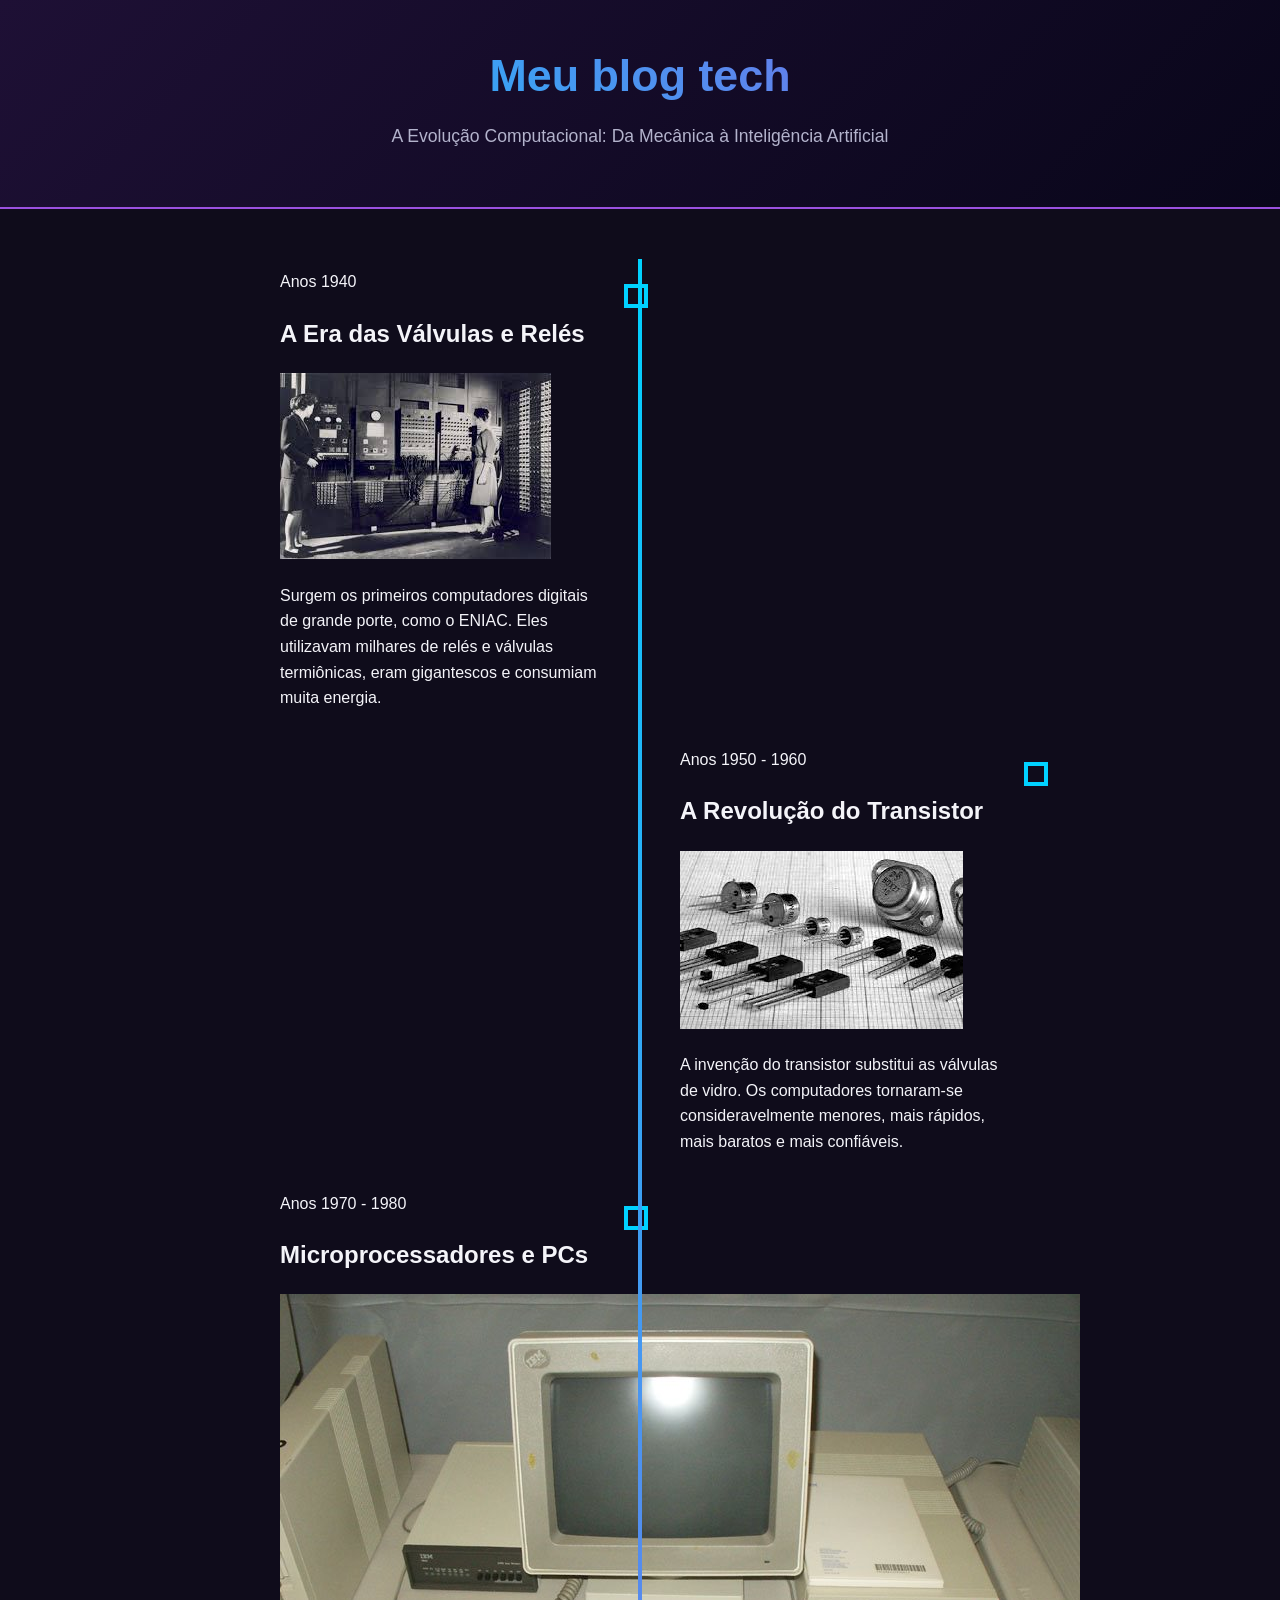
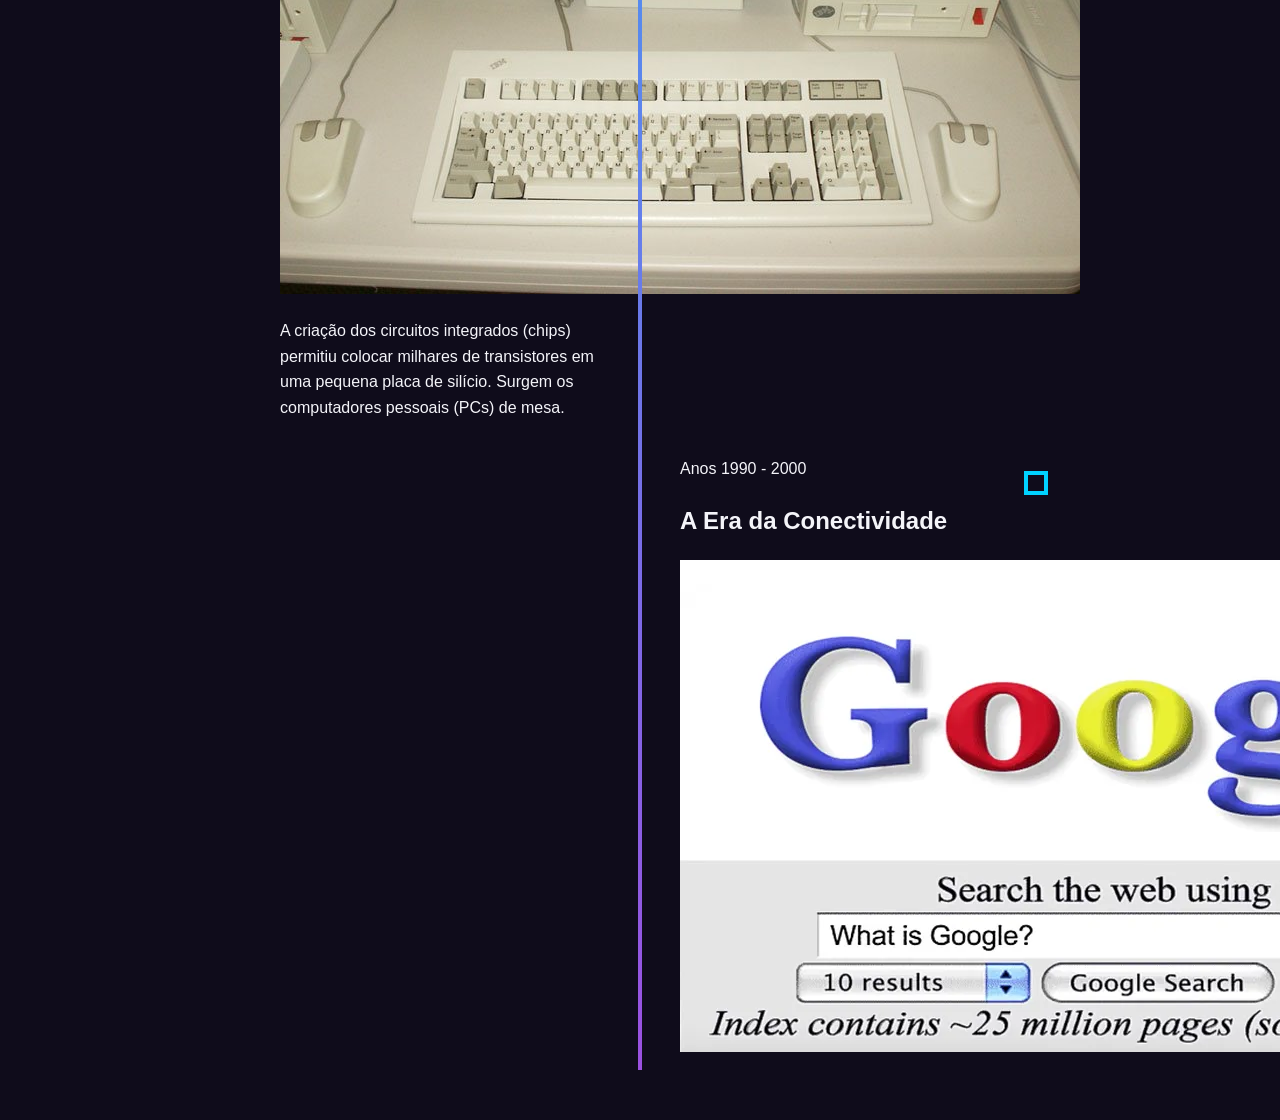
==== TESTE/index.html @ 272a873f "12" ====
<!DOCTYPE html>
<html lang="pt-BR">
<head>
    <meta charset="UTF-8">
    <meta name="viewport" content="width=device-width, initial-scale=1.0">
    <title>Linha do Tempo da Tecnologia - Meu blog tech</title>
    <style>
        :root {
            --bg-principal: #0f0c1b;
            --bg-card: #1d1836;
            --azul-neon: #00d2ff;
            --roxo-neon: #9b51e0;
            --texto-claro: #f4f4f9;
            --texto-mutado: #b3b3cc;
        }

        body {
            font-family: 'Segoe UI', Tahoma, Geneva, Verdana, sans-serif;
            background-color: var(--bg-principal);
            color: var(--texto-claro);
            margin: 0;
            padding: 0;
            line-height: 1.6;
        }

        /* Cabeçalho */
        header {
            background: linear-gradient(135deg, #1e1035 0%, #09061a 100%);
            border-bottom: 2px solid var(--roxo-neon);
            padding: 40px 20px;
            text-align: center;
        }

        header h1 {
            margin: 0;
            font-size: 2.8rem;
            background: linear-gradient(45deg, var(--azul-neon), var(--roxo-neon));
            -webkit-background-clip: text;
            -webkit-text-fill-color: transparent;
        }

        header p {
            color: var(--texto-mutado);
            font-size: 1.1rem;
            margin-top: 10px;
        }

        /* Container da Linha do Tempo */
        .timeline-container {
            max-width: 800px;
            margin: 50px auto;
            position: relative;
            padding: 0 20px;
        }

        /* Linha vertical central */
        .timeline-container::after {
            content: '';
            position: absolute;
            width: 4px;
            background: linear-gradient(to bottom, var(--azul-neon), var(--roxo-neon));
            top: 0;
            bottom: 0;
            left: 50%;
            margin-left: -2px;
        }

        /* Caixas dos Eventos */
        .timeline-item {
            padding: 10px 40px;
            position: relative;
            background-color: inherit;
            width: 50%;
            box-sizing: border-box;
        }

        .left {
            left: 0;
        }

        .right {
            left: 50%;
        }

        /* Círculos indicadores */
        .timeline-item::after {
            content: '';
            position: absolute;
            width: 16px;
            height: 16px;
            right: -8px;
            background-color: var(--bg-principal);
            border: 4px solid var(--azul-neon);
            top: 25px;
            border-radius: 50<!DOCTYPE html>
<html lang="pt-BR">
<head>
    <meta charset="UTF-8">
    <meta name="viewport" content="width=device-width, initial-scale=1.0">
    <title>Linha do Tempo da Tecnologia - Meu blog tech</title>
    <style>
        :root {
            --bg-principal: #0f0c1b;
            --bg-card: #1d1836;
            --azul-neon: #00d2ff;
            --roxo-neon: #9b51e0;
            --texto-claro: #f4f4f9;
            --texto-mutado: #b3b3cc;
        }

        body {
            font-family: 'Segoe UI', Tahoma, Geneva, Verdana, sans-serif;
            background-color: var(--bg-principal);
            color: var(--texto-claro);
            margin: 0;
            padding: 0;
            line-height: 1.6;
        }<!DOCTYPE html>
<html lang="pt-BR">
<head>
<!DOCTYPE html>
<html lang="pt-BR">
<head>
    <meta charset="UTF-8">
    <meta name="viewport" content="width=device-width, initial-scale=1.0">
    <title>Linha do Tempo da Tecnologia - Meu blog tech</title>
    <style>
        :root {
            --bg-principal: #0f0c1b;
            --bg-card: #1d1836;
            --azul-neon: #00d2ff;
            --roxo-neon: #9b51e0;
            --texto-claro: #f4f4f9;
            --texto-mutado: #b3b3cc;
        }

        body {
            font-family: 'Segoe UI', Tahoma, Geneva, Verdana, sans-serif;
            background-color: var(--bg-principal);
            color: var(--texto-claro);
            margin: 0;
            padding: 0;
            line-height: 1.6;
        }

        /* Cabeçalho */
        header {
            background: linear-gradient(135deg, #1e1035 0%, #09061a 100%);
            border-bottom: 2px solid var(--roxo-neon);
            padding: 40px 20px;
            text-align: center;
        }

        header h1 {
            margin: 0;
            font-size: 2.8rem;
            background: linear-gradient(45deg, var(--azul-neon), var(--roxo-neon));
            -webkit-background-clip: text;
            -webkit-text-fill-color: transparent;
        }

        header p {
            color: var(--texto-mutado);
            font-size: 1.1rem;
            margin-top: 10px;
        }

        /* Container da Linha do Tempo */
        .timeline-container {
            max-width: 800px;
            margin: 50px auto;
            position: relative;
            padding: 0 20px;
        }

        /* Linha vertical central */
        .timeline-container::after {
</html>    <meta charset="UTF-8">
    <meta name="viewport" content="width=device-width, initial-scale=1.0">
    <title>Linha do Tempo da Tecnologia - Meu blog tech</title>
    <style>
        :root {
            --bg-principal: #0f0c1b;
            --bg-card: #1d1836;
            --azul-neon: #00d2ff;
            --roxo-neon: #9b51e0;
            --texto-claro: #f4f4f9;
            --texto-mutado: #b3b3cc;
        }

        body {
            font-family: 'Segoe UI', Tahoma, Geneva, Verdana, sans-serif;
            background-color: var(--bg-principal);
            color: var(--texto-claro);
            margin: 0;
            padding: 0;
            line-height: 1.6;
        }

        /* Cabeçalho */
        header {
            background: linear-gradient(135deg, #1e1035 0%, #09061a 100%);
            border-bottom: 2px solid var(--roxo-neon);
            padding: 40px 20px;
            text-align: center;
        }

        header h1 {
            margin: 0;
            font-size: 2.8rem;
            background: linear-gradient(45deg, var(--azul-neon), var(--roxo-neon));
            -webkit-background-clip: text;
            -webkit-text-fill-color: transparent;
        }

        header p {
            color: var(--texto-mutado);
            font-size: 1.1rem;
            margin-top: 10px;
        }

        /* Container da Linha do Tempo */
        .timeline-container {
            max-width: 800px;
            margin: 50px auto;
            position: relative;
            padding: 0 20px;
        }

        /* Linha vertical central */
        .timeline-container::after {
</html>

        /* Cabeçalho */
        header {
            background: linear-gradient(135deg, #1e1035 0%, #09061a 100%);
            border-bottom: 2px solid var(--roxo-neon);
            padding: 40px 20px;
            text-align: center;
        }

        header h1 {
            margin: 0;
            font-size: 2.8rem;
            background: linear-gradient(45deg, var(--azul-neon), var(--roxo-neon));
            -webkit-background-clip: text;
            -webkit-text-fill-color: transparent;
        }

        header p {
            color: var(--texto-mutado);
            font-size: 1.1rem;
            margin-top: 10px;
        }

        /* Container da Linha do Tempo */
        .timeline-container {
            max-width: 800px;
            margin: 50px auto;
            position: relative;
            padding: 0 20px;
        }

        /* Linha vertical central */
        .timeline-container::after {
</html>%;
            z-index: 1;
            transition: 0.3s;
        }

        .right::after {
            left: -8px;
            border-color: var(--roxo-neon);
        }

        /* Conteúdo dos Cards */
        .content {
            padding: 20px;
            background-color: var(--bg-card);
            position: relative;
            border-radius: 8px;
            border: 1px solid rgba(255, 255, 255, 0.05);
            box-shadow: 0 4px 15px rgba(0, 0, 0, 0.3);
            transition: transform 0.2s ease;
        }

        .content:hover {
            transform: scale(1.02);
        }

        .left .content {
            border-left: 4px solid var(--azul-neon);
        }

        .right .content {
            border-left: 4px solid var(--roxo-neon);
        }

        /* Estilização das Imagens */
        .timeline-img {
            width: 100%;
            height: 180px;
            object-fit: cover;
            border-radius: 6px;
            margin: 15px 0;
            display: block;
            box-shadow: 0 4px 8px rgba(0,0,0,0.2);
        }

        .date {
            font-weight: bold;
            color: var(--azul-neon);
            font-size: 1.2rem;
            display: block;
            margin-bottom: 5px;
        }

        .right .date {
            color: var(--roxo-neon);
        }

        .content h2 {
            margin: 0 0 5px 0;
            font-size: 1.4rem;
        }

        .content p {
            margin: 0;
            color: var(--texto-mutado);
            font-size: 0.95rem;
        }

        /* Rodapé */
        footer {
            text-align: center;
            padding: 30px;
            color: var(--texto-mutado);
            font-size: 0.9rem;
            border-top: 1px solid rgba(255, 255, 255, 0.1);
            margin-top: 60px;
        }

        /* Responsividade para Celulares */
        @media screen and (max-width: 600px) {
            .timeline-container::after {
                left: 31px;
            }

            .timeline-item {
                width: 100%;
                padding-left: 70px;
                padding-right: 25px;
            }
<!DOCTYPE html>
<html lang="pt-BR">
<head>
    <meta charset="UTF-8">
    <meta name="viewport" content="width=device-width, initial-scale=1.0">
    <title>Linha do Tempo da Tecnologia - Meu blog tech</title>
    <style>
        :root {
            --bg-principal: #0f0c1b;
            --bg-card: #1d1836;
            --azul-neon: #00d2ff;
            --roxo-neon: #9b51e0;
            --texto-claro: #f4f4f9;
            --texto-mutado: #b3b3cc;
        }

        body {
            font-family: 'Segoe UI', Tahoma, Geneva, Verdana, sans-serif;
            background-color: var(--bg-principal);
            color: var(--texto-claro);
            margin: 0;
            padding: 0;
            line-height: 1.6;
        }

        /* Cabeçalho */
        header {
            background: linear-gradient(135deg, #1e1035 0%, #09061a 100%);
            border-bottom: 2px solid var(--roxo-neon);
            padding: 40px 20px;
            text-align: center;
        }

        header h1 {
            margin: 0;
            font-size: 2.8rem;
            background: linear-gradient(45deg, var(--azul-neon), var(--roxo-neon));
            -webkit-background-clip: text;
            -webkit-text-fill-color: transparent;
        }

        header p {
            color: var(--texto-mutado);
            font-size: 1.1rem;
            margin-top: 10px;
        }

        /* Container da Linha do Tempo */
        .timeline-container {
            max-width: 800px;
            margin: 50px auto;
            position: relative;
            padding: 0 20px;
        }

        /* Linha vertical central */
        .timeline-container::after {
</html>
            .timeline-item::after {
                left: 23px;
                right: auto;
            }

            .right {
                left: 0%;
            }
        }
    </style>
</head>
<body>

    <header>
        <h1>Meu blog tech</h1>
        <p>A Evolução Computacional: Da Mecânica à Inteligência Artificial</p>
    </header>

    <div class="timeline-container">

        <div class="timeline-item left">
            <div class="content">
                <span class="date">Anos 1940</span>
                <h2>A Era das Válvulas e Relés</h2>
                <img class="timeline-img" src="1-valvulas.jpg" alt="Válvulas e o computador ENIAC">
                <p>Surgem os primeiros computadores digitais de grande porte, como o ENIAC. Eles utilizavam milhares de relés e válvulas termiônicas, eram gigantescos e consumiam muita energia.</p>
            </div>
        </div>

        <div class="timeline-item right">
            <div class="content">
                <span class="date">Anos 1950 - 1960</span>
                <h2>A Revolução do Transistor</h2>
                <img class="timeline-img" src="2-transistores.jpg" alt="Transistores em circuitos">
                <p>A invenção do transistor substitui as válvulas de vidro. Os computadores tornaram-se consideravelmente menores, mais rápidos, mais baratos e mais confiáveis.</p>
            </div>
        </div>

        <div class="timeline-item left">
            <div class="content">
                <span class="date">Anos 1970 - 1980</span>
                <h2>Microprocessadores e PCs</h2>
                <img class="timeline-img" src="3-pcs.jpg" alt="Computador pessoal antigo">
                <p>A criação dos circuitos integrados (chips) permitiu colocar milhares de transistores em uma pequena placa de silício. Surgem os computadores pessoais (PCs) de mesa.</p>
            </div>
        </div>

        <div class="timeline-item right">
            <div class="content">
                <span class="date">Anos 1990 - 2000</span>
                <h2>A Era da Conectividade</h2>
                <img class="timeline-img" src="4-internet.jpg" alt="Antiga navegação na internet ou celulares antigos"><!DOCTYPE html>
<html lang="pt-BR">
<head>
    <meta charset="UTF-8">
    <meta name="viewport" content="width=device-width, initial-scale=1.0">
    <title>Linha do Tempo da Tecnologia - Meu blog tech</title>
    <style>
        :root {
            --bg-principal: #0f0c1b;
            --bg-card: #1d1836;
            --azul-neon: #00d2ff;
            --roxo-neon: #9b51e0;
            --texto-claro: #f4f4f9;
            --texto-mutado: #b3b3cc;
        }

        body {
            font-family: 'Segoe UI', Tahoma, Geneva, Verdana, sans-serif;
            background-color: var(--bg-principal);
            color: var(--texto-claro);
            margin: 0;
            padding: 0;
            line-height: 1.6;
        }

        /* Cabeçalho */
        header {
            background: linear-gradient(135deg, #1e1035 0%, #09061a 100%);
            border-bottom: 2px solid var(--roxo-neon);
            padding: 40px 20px;
            text-align: center;
        }

        header h1 {
            margin: 0;
            font-size: 2.8rem;
            background: linear-gradient(45deg, var(--azul-neon), var(--roxo-neon));
            -webkit-background-clip: text;
            -webkit-text-fill-color: transparent;
        }

        header p {
            color: var(--texto-mutado);
            font-size: 1.1rem;
            margin-top: 10px;
        }

        /* Container da Linha do Tempo */
        .timeline-container {
            max-width: 800px;
            margin: 50px auto;
            position: relative;
            padding: 0 20px;
        }

        /* Linha vertical central */
        .timeline-container::after {
</html>
                <p>A popularização da Internet e a chegada dos smartphones transformaram o computador em uma ferramenta portátil, global e totalmente conectada em rede.</p>
            </div>
        </div>

        <div class="timeline-item left">
            <div class="content">
                <span class="date">Atualidade</span>
                <h2>Inteligência Artificial Generativa</h2>
                <img class="timeline-img" src="5-ia.jpg" alt="Conceito moderno de IA e redes neurais">
                <p>A computação atinge o nível de processamento em larga escala na nuvem. Modelos avançados de IA conseguem criar textos, códigos, imagens e raciocinar de forma contextual em milissegundos.</p>
            </div>
        </div>

    </div>

    <footer>
        <p>&copy; 2026 - Linha do Tempo criada para o "Meu blog tech"</p>
    </footer>

</body>
</html>
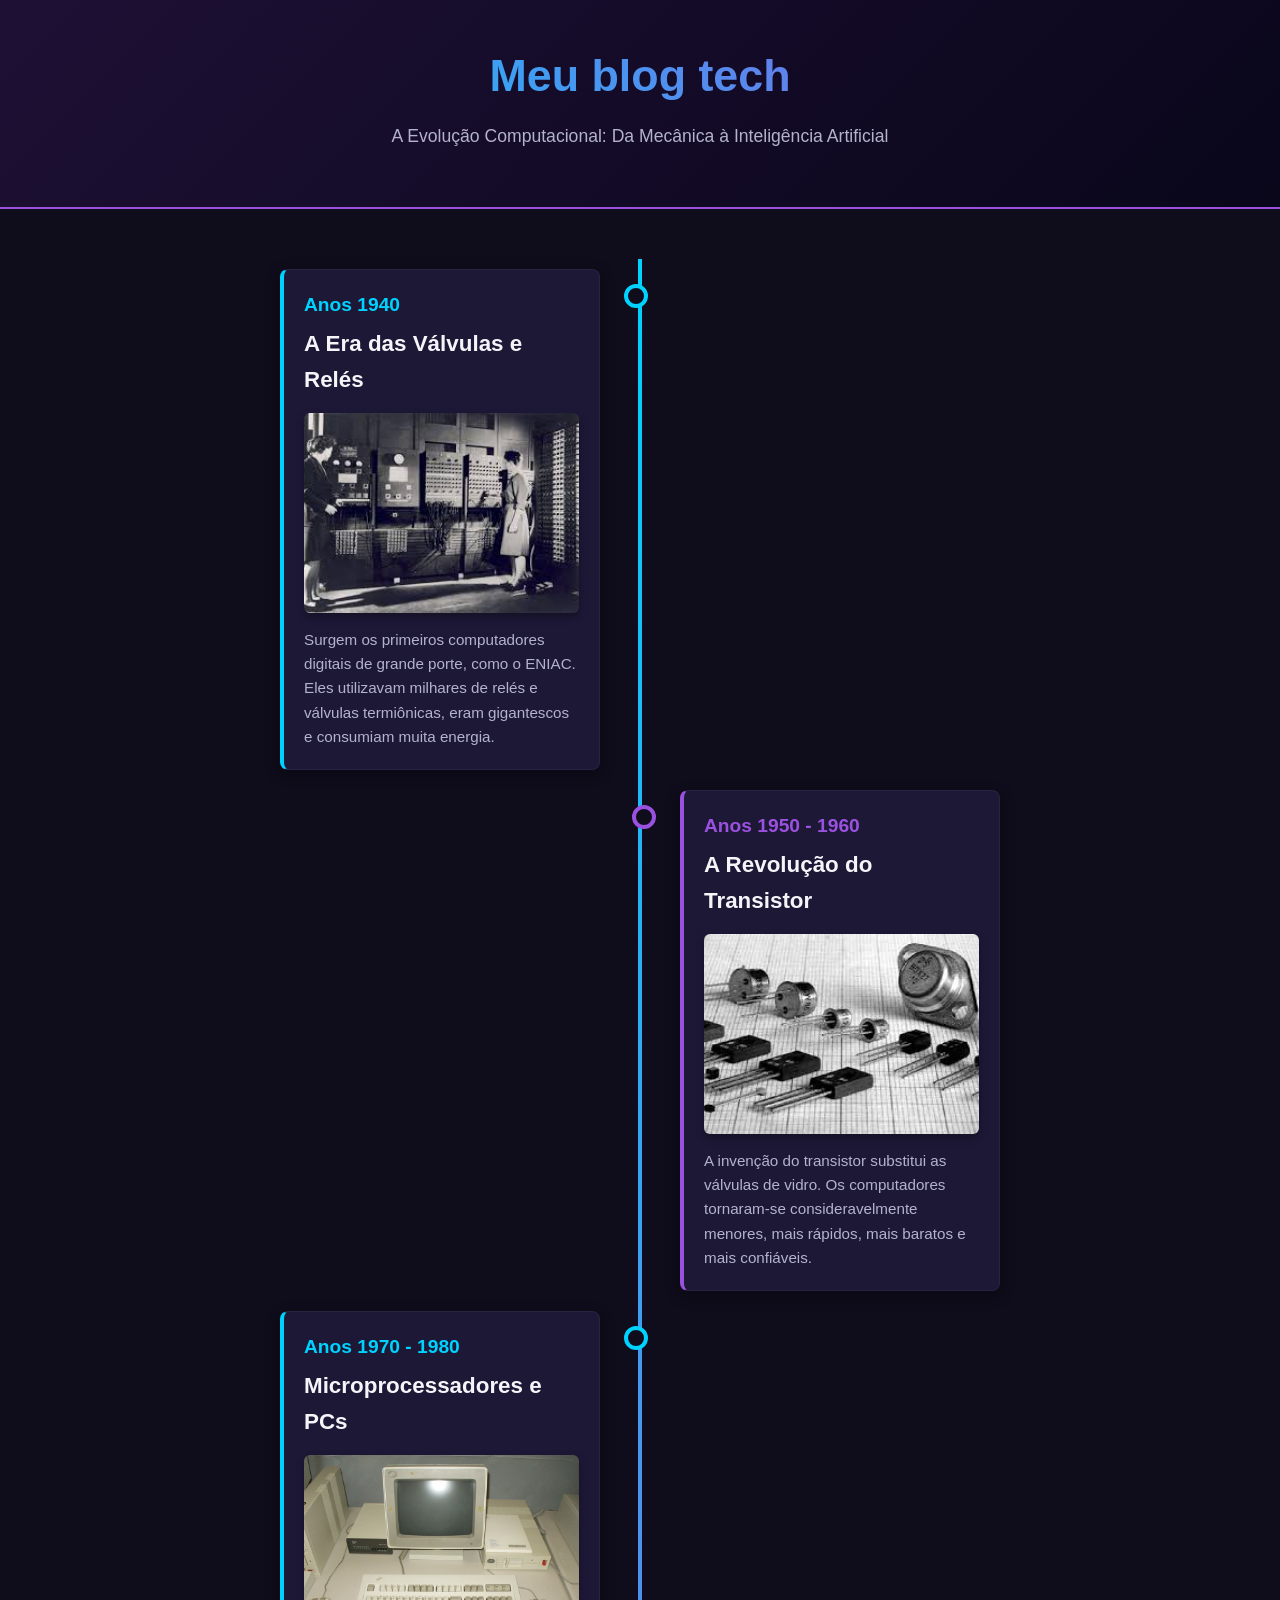
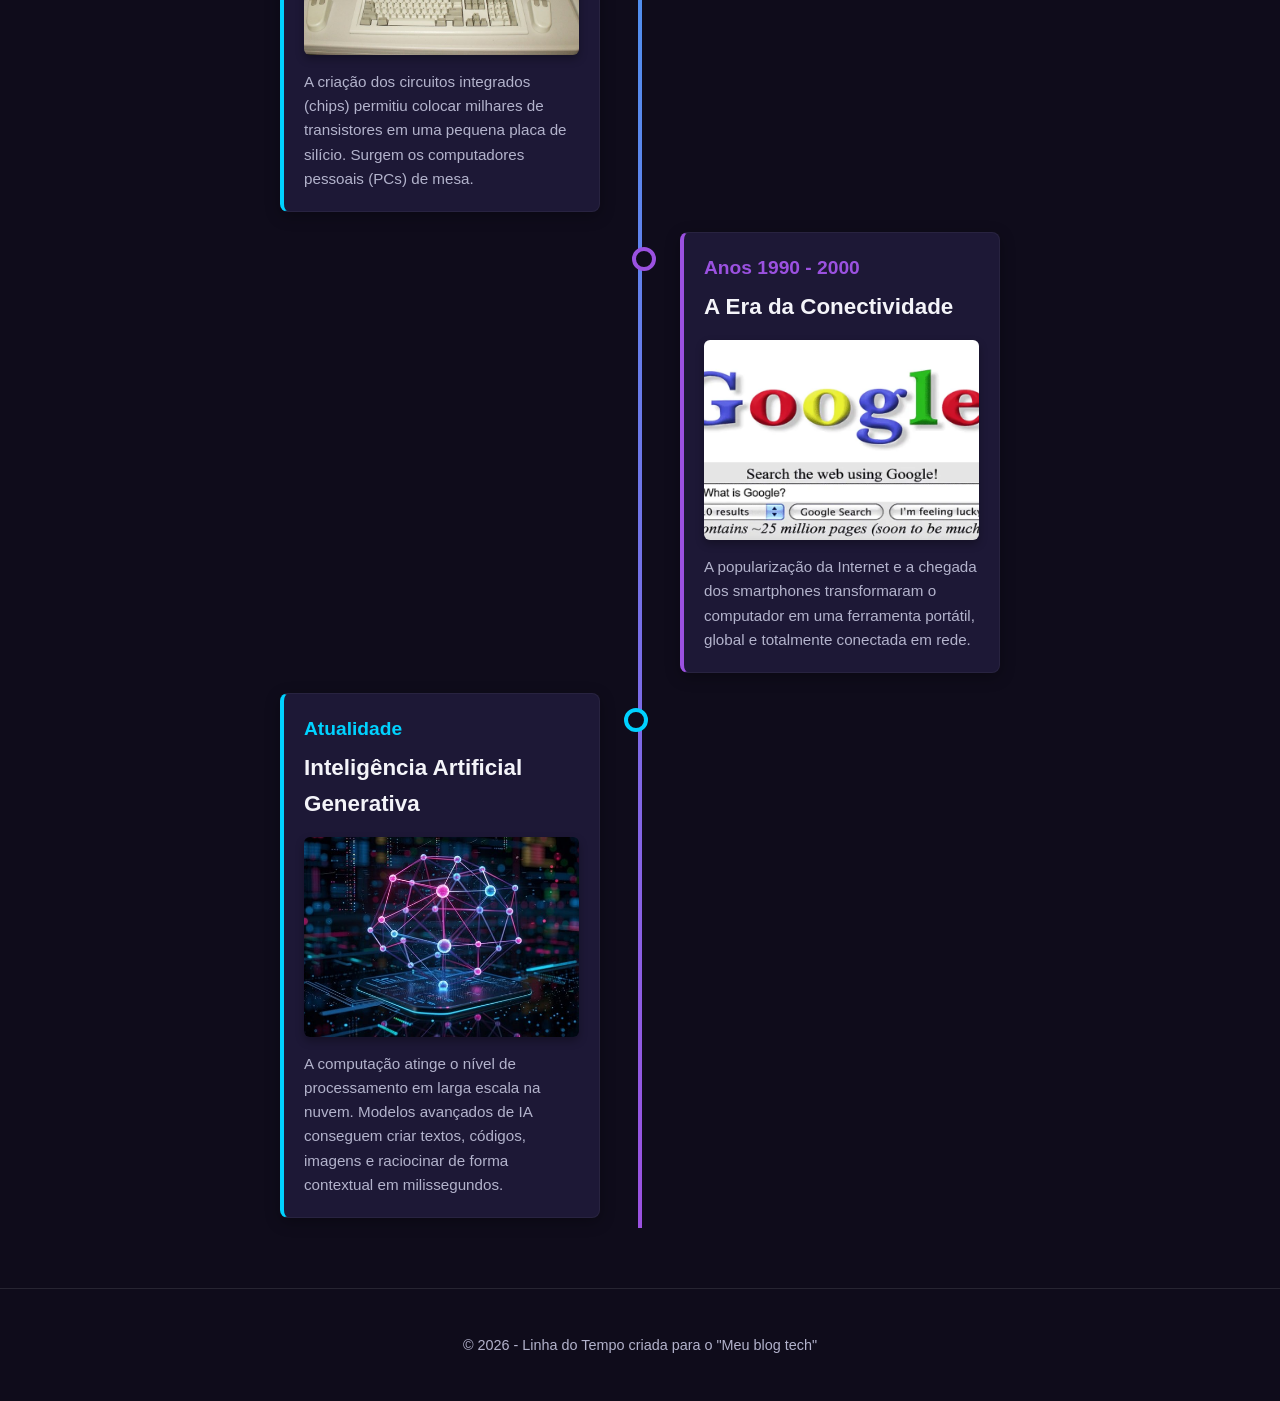
==== commit 541a51c7: "34" ====
--- a/TESTE/index.html
+++ b/TESTE/index.html
@@ -92,178 +92,7 @@
             background-color: var(--bg-principal);
             border: 4px solid var(--azul-neon);
             top: 25px;
-            border-radius: 50<!DOCTYPE html>
-<html lang="pt-BR">
-<head>
-    <meta charset="UTF-8">
-    <meta name="viewport" content="width=device-width, initial-scale=1.0">
-    <title>Linha do Tempo da Tecnologia - Meu blog tech</title>
-    <style>
-        :root {
-            --bg-principal: #0f0c1b;
-            --bg-card: #1d1836;
-            --azul-neon: #00d2ff;
-            --roxo-neon: #9b51e0;
-            --texto-claro: #f4f4f9;
-            --texto-mutado: #b3b3cc;
-        }
-
-        body {
-            font-family: 'Segoe UI', Tahoma, Geneva, Verdana, sans-serif;
-            background-color: var(--bg-principal);
-            color: var(--texto-claro);
-            margin: 0;
-            padding: 0;
-            line-height: 1.6;
-        }<!DOCTYPE html>
-<html lang="pt-BR">
-<head>
-<!DOCTYPE html>
-<html lang="pt-BR">
-<head>
-    <meta charset="UTF-8">
-    <meta name="viewport" content="width=device-width, initial-scale=1.0">
-    <title>Linha do Tempo da Tecnologia - Meu blog tech</title>
-    <style>
-        :root {
-            --bg-principal: #0f0c1b;
-            --bg-card: #1d1836;
-            --azul-neon: #00d2ff;
-            --roxo-neon: #9b51e0;
-            --texto-claro: #f4f4f9;
-            --texto-mutado: #b3b3cc;
-        }
-
-        body {
-            font-family: 'Segoe UI', Tahoma, Geneva, Verdana, sans-serif;
-            background-color: var(--bg-principal);
-            color: var(--texto-claro);
-            margin: 0;
-            padding: 0;
-            line-height: 1.6;
-        }
-
-        /* Cabeçalho */
-        header {
-            background: linear-gradient(135deg, #1e1035 0%, #09061a 100%);
-            border-bottom: 2px solid var(--roxo-neon);
-            padding: 40px 20px;
-            text-align: center;
-        }
-
-        header h1 {
-            margin: 0;
-            font-size: 2.8rem;
-            background: linear-gradient(45deg, var(--azul-neon), var(--roxo-neon));
-            -webkit-background-clip: text;
-            -webkit-text-fill-color: transparent;
-        }
-
-        header p {
-            color: var(--texto-mutado);
-            font-size: 1.1rem;
-            margin-top: 10px;
-        }
-
-        /* Container da Linha do Tempo */
-        .timeline-container {
-            max-width: 800px;
-            margin: 50px auto;
-            position: relative;
-            padding: 0 20px;
-        }
-
-        /* Linha vertical central */
-        .timeline-container::after {
-</html>    <meta charset="UTF-8">
-    <meta name="viewport" content="width=device-width, initial-scale=1.0">
-    <title>Linha do Tempo da Tecnologia - Meu blog tech</title>
-    <style>
-        :root {
-            --bg-principal: #0f0c1b;
-            --bg-card: #1d1836;
-            --azul-neon: #00d2ff;
-            --roxo-neon: #9b51e0;
-            --texto-claro: #f4f4f9;
-            --texto-mutado: #b3b3cc;
-        }
-
-        body {
-            font-family: 'Segoe UI', Tahoma, Geneva, Verdana, sans-serif;
-            background-color: var(--bg-principal);
-            color: var(--texto-claro);
-            margin: 0;
-            padding: 0;
-            line-height: 1.6;
-        }
-
-        /* Cabeçalho */
-        header {
-            background: linear-gradient(135deg, #1e1035 0%, #09061a 100%);
-            border-bottom: 2px solid var(--roxo-neon);
-            padding: 40px 20px;
-            text-align: center;
-        }
-
-        header h1 {
-            margin: 0;
-            font-size: 2.8rem;
-            background: linear-gradient(45deg, var(--azul-neon), var(--roxo-neon));
-            -webkit-background-clip: text;
-            -webkit-text-fill-color: transparent;
-        }
-
-        header p {
-            color: var(--texto-mutado);
-            font-size: 1.1rem;
-            margin-top: 10px;
-        }
-
-        /* Container da Linha do Tempo */
-        .timeline-container {
-            max-width: 800px;
-            margin: 50px auto;
-            position: relative;
-            padding: 0 20px;
-        }
-
-        /* Linha vertical central */
-        .timeline-container::after {
-</html>
-
-        /* Cabeçalho */
-        header {
-            background: linear-gradient(135deg, #1e1035 0%, #09061a 100%);
-            border-bottom: 2px solid var(--roxo-neon);
-            padding: 40px 20px;
-            text-align: center;
-        }
-
-        header h1 {
-            margin: 0;
-            font-size: 2.8rem;
-            background: linear-gradient(45deg, var(--azul-neon), var(--roxo-neon));
-            -webkit-background-clip: text;
-            -webkit-text-fill-color: transparent;
-        }
-
-        header p {
-            color: var(--texto-mutado);
-            font-size: 1.1rem;
-            margin-top: 10px;
-        }
-
-        /* Container da Linha do Tempo */
-        .timeline-container {
-            max-width: 800px;
-            margin: 50px auto;
-            position: relative;
-            padding: 0 20px;
-        }
-
-        /* Linha vertical central */
-        .timeline-container::after {
-</html>%;
+            border-radius: 50%;
             z-index: 1;
             transition: 0.3s;
         }
@@ -282,6 +111,7 @@
             border: 1px solid rgba(255, 255, 255, 0.05);
             box-shadow: 0 4px 15px rgba(0, 0, 0, 0.3);
             transition: transform 0.2s ease;
+            box-sizing: border-box;
         }
 
         .content:hover {
@@ -296,15 +126,16 @@
             border-left: 4px solid var(--roxo-neon);
         }
 
-        /* Estilização das Imagens */
+        /* CORREÇÃO AQUI: Estilização Padrão das Imagens */
         .timeline-img {
-            width: 100%;
-            height: 180px;
+            width: 100% !important;
+            height: 200px !important;
             object-fit: cover;
             border-radius: 6px;
             margin: 15px 0;
             display: block;
-            box-shadow: 0 4px 8px rgba(0,0,0,0.2);
+            box-shadow: 0 4px 8px rgba(0,0,0,0.3);
+            box-sizing: border-box;
         }
 
         .date {
@@ -351,64 +182,7 @@
                 padding-left: 70px;
                 padding-right: 25px;
             }
-<!DOCTYPE html>
-<html lang="pt-BR">
-<head>
-    <meta charset="UTF-8">
-    <meta name="viewport" content="width=device-width, initial-scale=1.0">
-    <title>Linha do Tempo da Tecnologia - Meu blog tech</title>
-    <style>
-        :root {
-            --bg-principal: #0f0c1b;
-            --bg-card: #1d1836;
-            --azul-neon: #00d2ff;
-            --roxo-neon: #9b51e0;
-            --texto-claro: #f4f4f9;
-            --texto-mutado: #b3b3cc;
-        }
-
-        body {
-            font-family: 'Segoe UI', Tahoma, Geneva, Verdana, sans-serif;
-            background-color: var(--bg-principal);
-            color: var(--texto-claro);
-            margin: 0;
-            padding: 0;
-            line-height: 1.6;
-        }
-
-        /* Cabeçalho */
-        header {
-            background: linear-gradient(135deg, #1e1035 0%, #09061a 100%);
-            border-bottom: 2px solid var(--roxo-neon);
-            padding: 40px 20px;
-            text-align: center;
-        }
-
-        header h1 {
-            margin: 0;
-            font-size: 2.8rem;
-            background: linear-gradient(45deg, var(--azul-neon), var(--roxo-neon));
-            -webkit-background-clip: text;
-            -webkit-text-fill-color: transparent;
-        }
-
-        header p {
-            color: var(--texto-mutado);
-            font-size: 1.1rem;
-            margin-top: 10px;
-        }
-
-        /* Container da Linha do Tempo */
-        .timeline-container {
-            max-width: 800px;
-            margin: 50px auto;
-            position: relative;
-            padding: 0 20px;
-        }
-
-        /* Linha vertical central */
-        .timeline-container::after {
-</html>
+
             .timeline-item::after {
                 left: 23px;
                 right: auto;
@@ -460,64 +234,7 @@
             <div class="content">
                 <span class="date">Anos 1990 - 2000</span>
                 <h2>A Era da Conectividade</h2>
-                <img class="timeline-img" src="4-internet.jpg" alt="Antiga navegação na internet ou celulares antigos"><!DOCTYPE html>
-<html lang="pt-BR">
-<head>
-    <meta charset="UTF-8">
-    <meta name="viewport" content="width=device-width, initial-scale=1.0">
-    <title>Linha do Tempo da Tecnologia - Meu blog tech</title>
-    <style>
-        :root {
-            --bg-principal: #0f0c1b;
-            --bg-card: #1d1836;
-            --azul-neon: #00d2ff;
-            --roxo-neon: #9b51e0;
-            --texto-claro: #f4f4f9;
-            --texto-mutado: #b3b3cc;
-        }
-
-        body {
-            font-family: 'Segoe UI', Tahoma, Geneva, Verdana, sans-serif;
-            background-color: var(--bg-principal);
-            color: var(--texto-claro);
-            margin: 0;
-            padding: 0;
-            line-height: 1.6;
-        }
-
-        /* Cabeçalho */
-        header {
-            background: linear-gradient(135deg, #1e1035 0%, #09061a 100%);
-            border-bottom: 2px solid var(--roxo-neon);
-            padding: 40px 20px;
-            text-align: center;
-        }
-
-        header h1 {
-            margin: 0;
-            font-size: 2.8rem;
-            background: linear-gradient(45deg, var(--azul-neon), var(--roxo-neon));
-            -webkit-background-clip: text;
-            -webkit-text-fill-color: transparent;
-        }
-
-        header p {
-            color: var(--texto-mutado);
-            font-size: 1.1rem;
-            margin-top: 10px;
-        }
-
-        /* Container da Linha do Tempo */
-        .timeline-container {
-            max-width: 800px;
-            margin: 50px auto;
-            position: relative;
-            padding: 0 20px;
-        }
-
-        /* Linha vertical central */
-        .timeline-container::after {
-</html>
+                <img class="timeline-img" src="4-internet.jpg" alt="Antiga navegação na internet ou celulares antigos">
                 <p>A popularização da Internet e a chegada dos smartphones transformaram o computador em uma ferramenta portátil, global e totalmente conectada em rede.</p>
             </div>
         </div>
